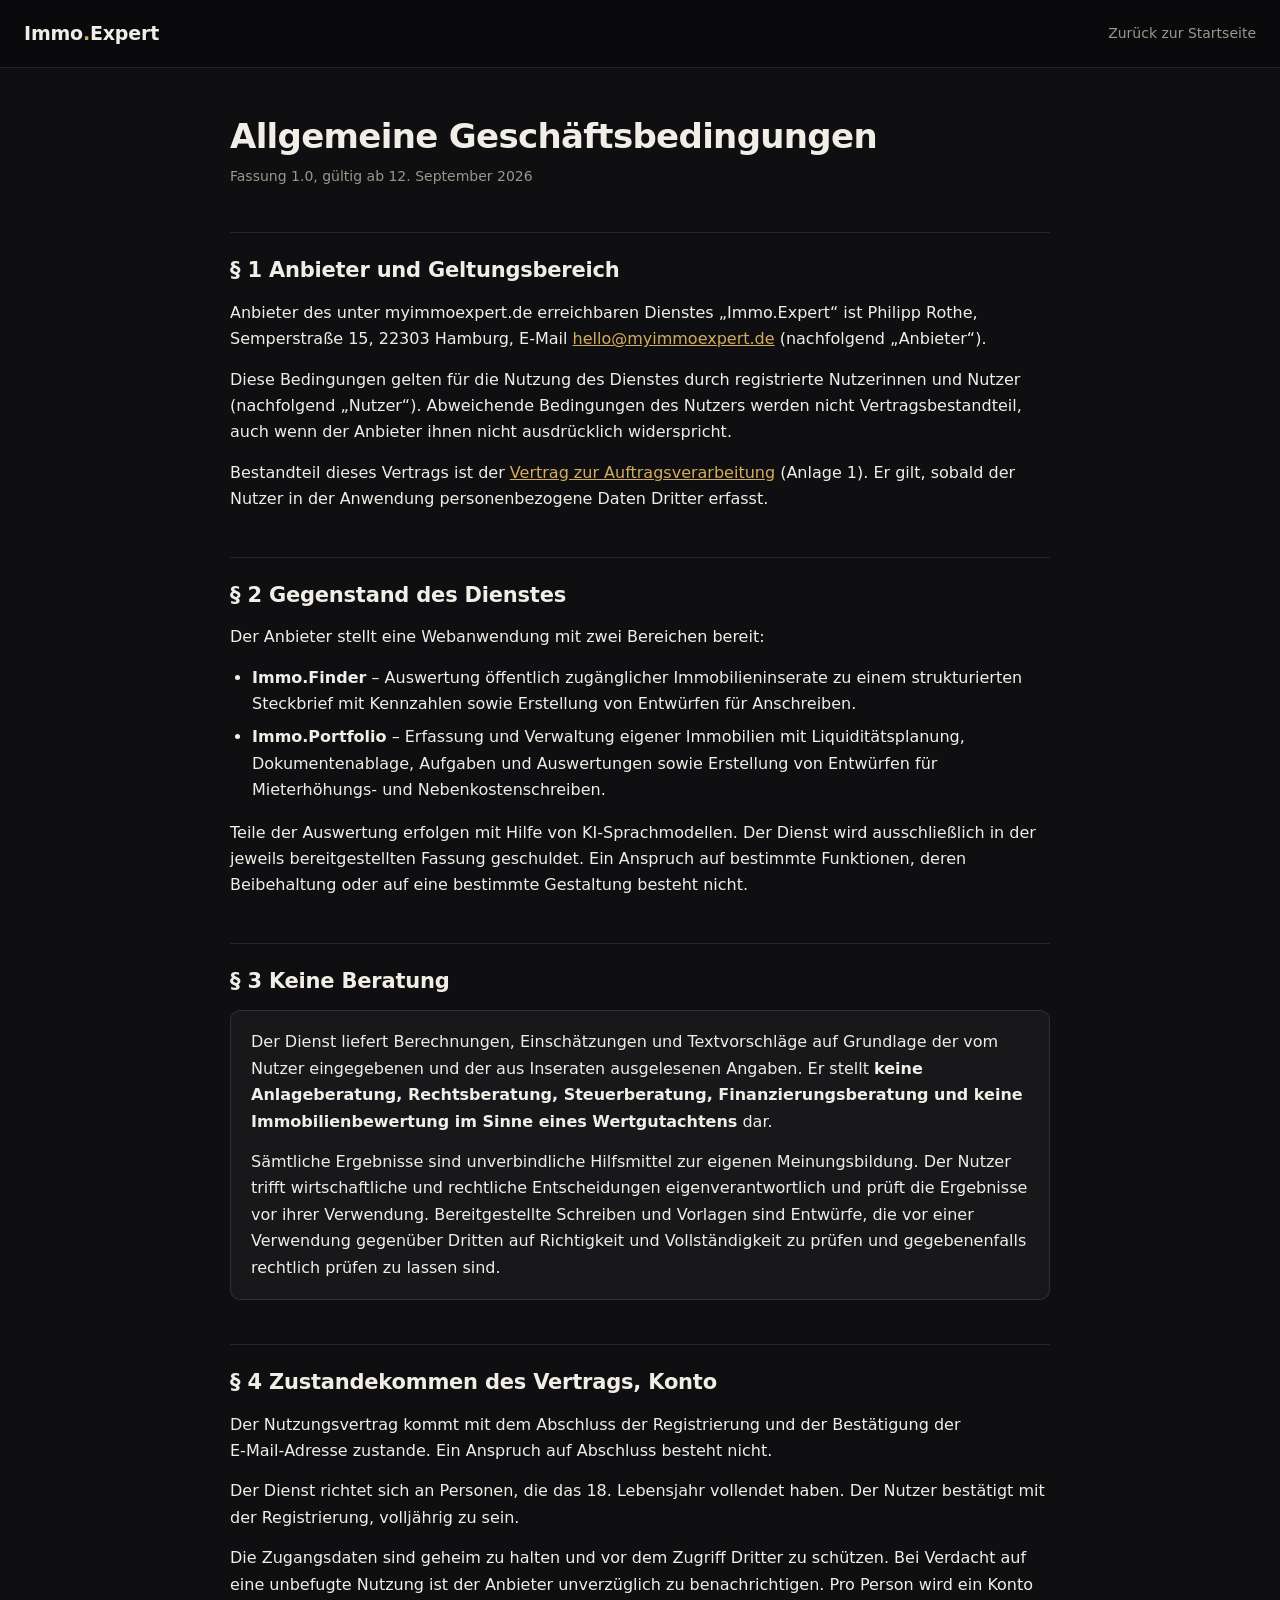
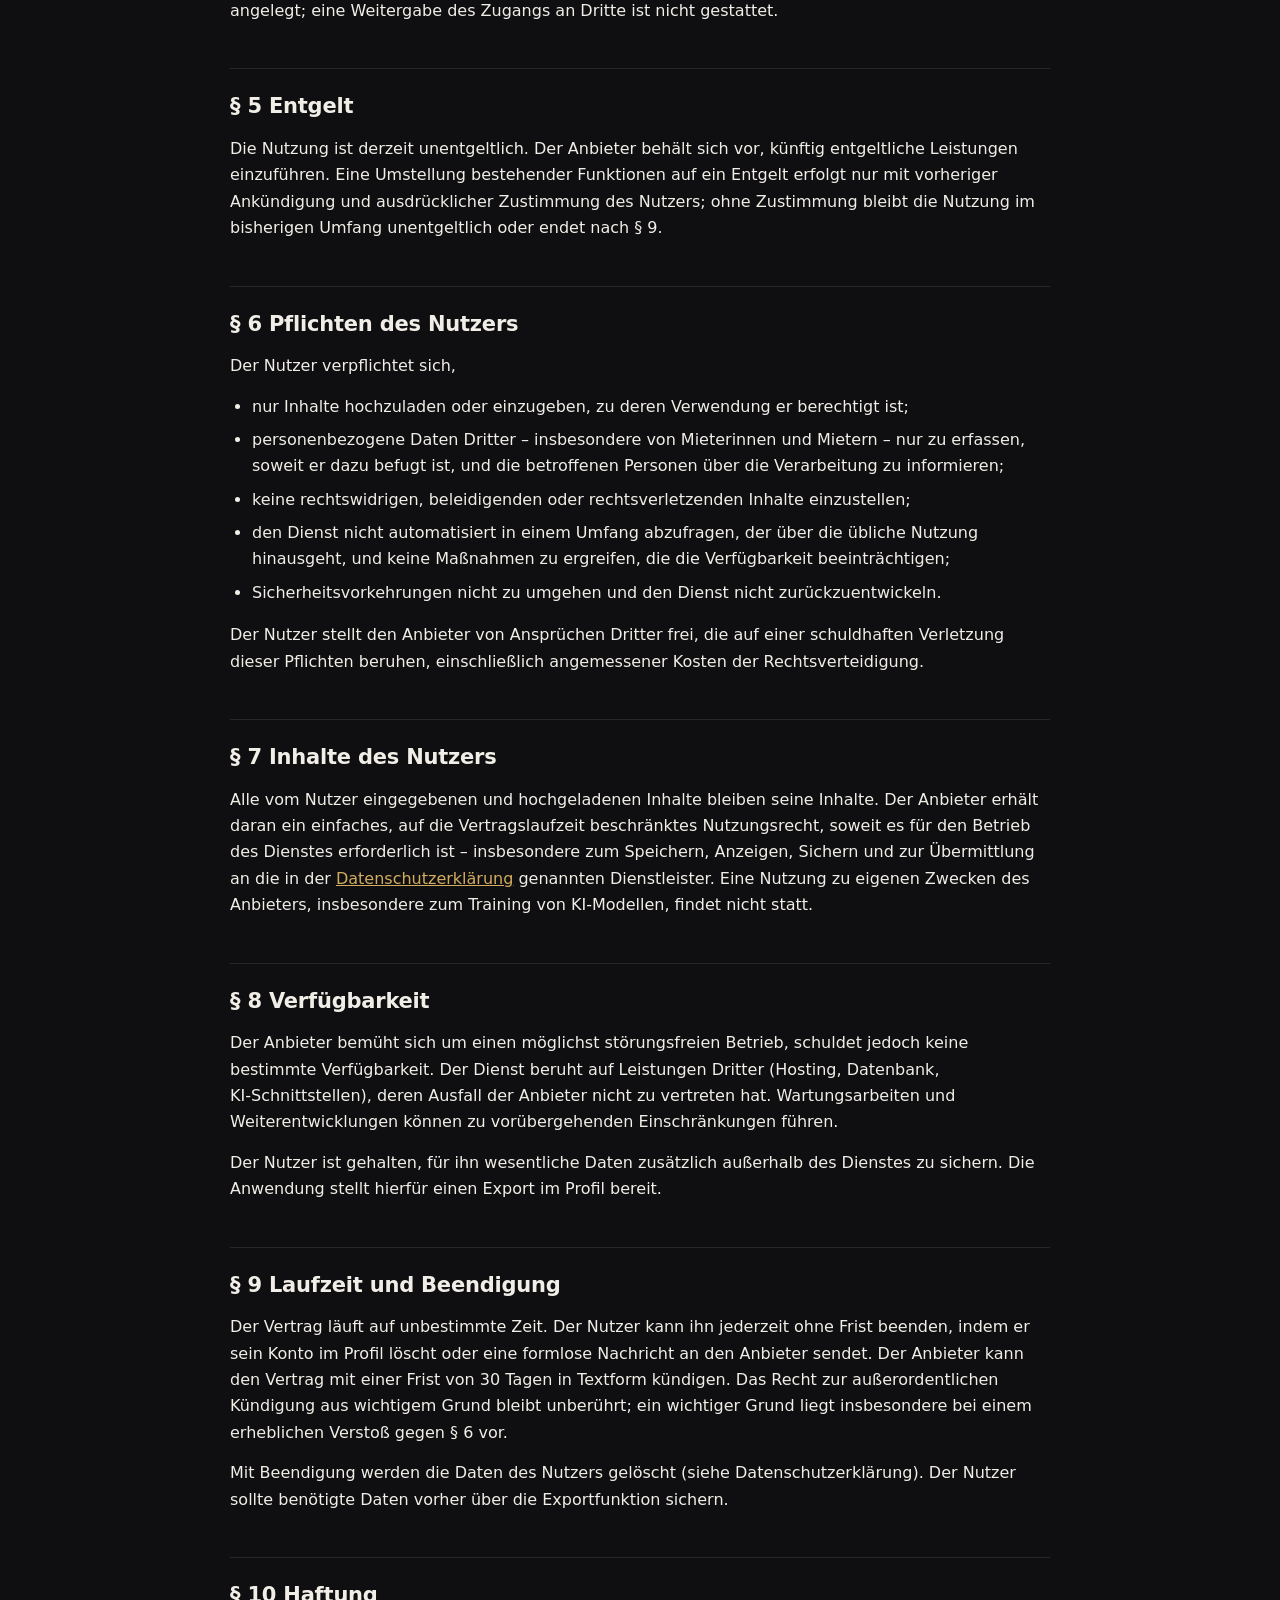
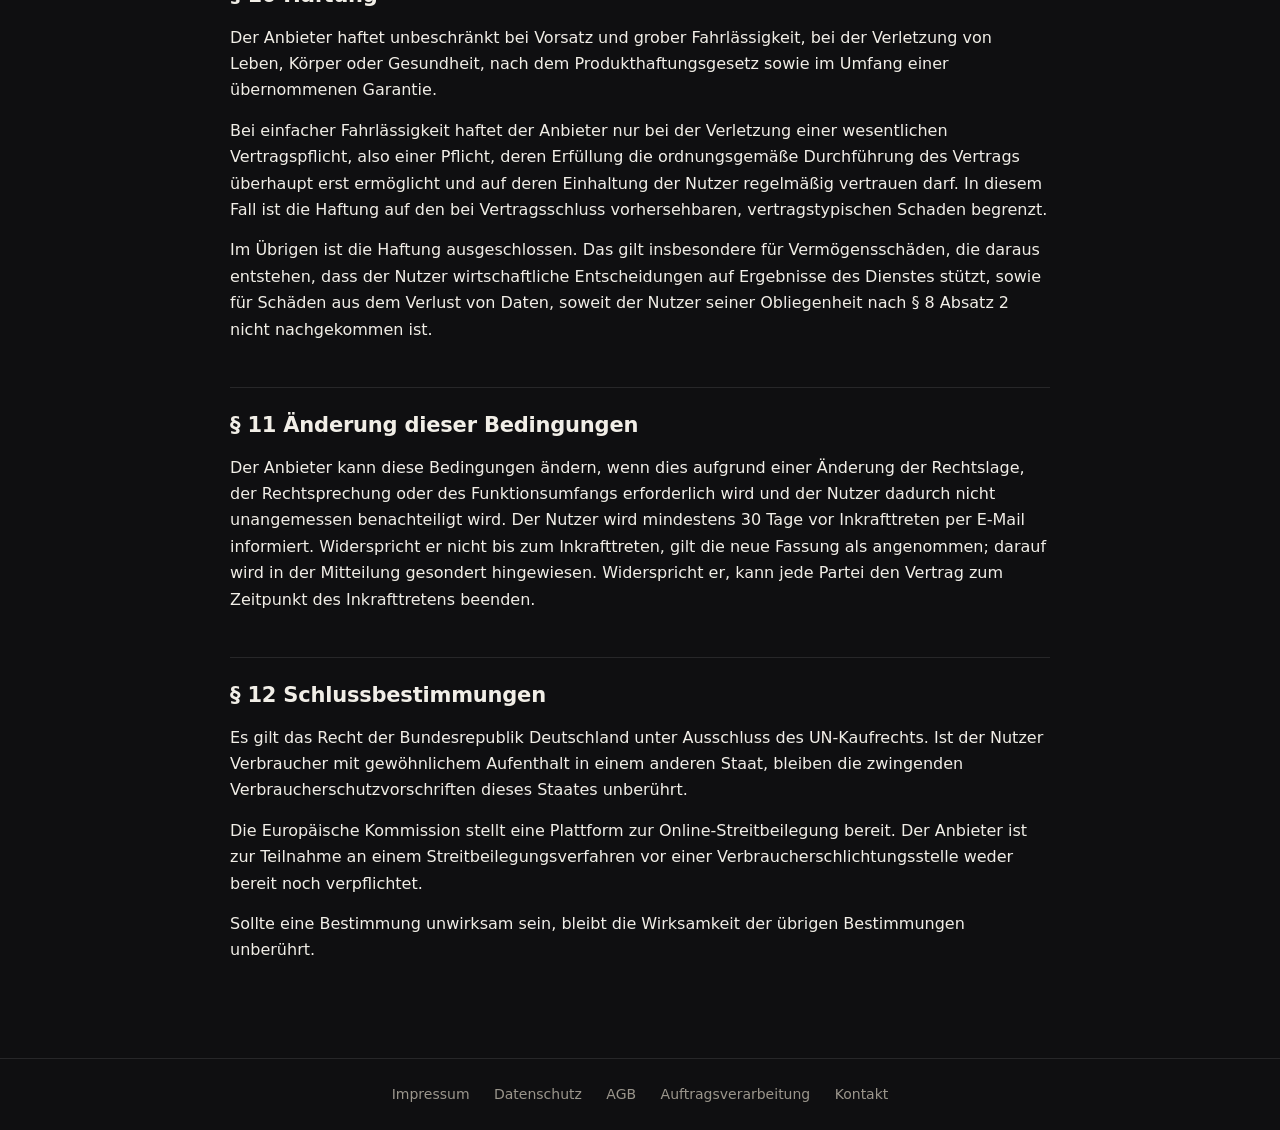
==== agb.html @ b686deb6 "Rechtstexte, AGB-Zustimmung und Betroffenenrechte Neu: agb.html, avv.html, rechtstexte.css, konto-re" ====
<!DOCTYPE html>
<html lang="de">
<head>
<meta charset="utf-8">
<meta name="viewport" content="width=device-width, initial-scale=1">
<meta name="robots" content="noindex">
<title>Allgemeine Geschäftsbedingungen – Immo.Expert</title>
<link rel="icon" href="favicon.svg" type="image/svg+xml">
<link rel="stylesheet" href="app.css">
<link rel="stylesheet" href="rechtstexte.css">
</head>
<body class="lt">

<header class="lt-top">
  <a class="lt-logo" href="index.html">Immo<span>.</span>Expert</a>
  <a class="lt-back" href="index.html">Zurück zur Startseite</a>
</header>

<main class="lt-wrap">

<h1>Allgemeine Geschäftsbedingungen</h1>
<p class="lt-stand">Fassung 1.0, gültig ab 12. September 2026</p>


<h2>§ 1 Anbieter und Geltungsbereich</h2>
<p>
  Anbieter des unter myimmoexpert.de erreichbaren Dienstes „Immo.Expert“ ist
  Philipp Rothe, Semperstraße 15, 22303 Hamburg,
  E‑Mail <a href="mailto:hello@myimmoexpert.de">hello@myimmoexpert.de</a> (nachfolgend „Anbieter“).
</p>
<p>
  Diese Bedingungen gelten für die Nutzung des Dienstes durch registrierte Nutzerinnen und Nutzer
  (nachfolgend „Nutzer“). Abweichende Bedingungen des Nutzers werden nicht Vertragsbestandteil,
  auch wenn der Anbieter ihnen nicht ausdrücklich widerspricht.
</p>
<p>
  Bestandteil dieses Vertrags ist der <a href="avv.html">Vertrag zur Auftragsverarbeitung</a>
  (Anlage 1). Er gilt, sobald der Nutzer in der Anwendung personenbezogene Daten Dritter erfasst.
</p>

<h2>§ 2 Gegenstand des Dienstes</h2>
<p>Der Anbieter stellt eine Webanwendung mit zwei Bereichen bereit:</p>
<ul>
  <li><strong>Immo.Finder</strong> – Auswertung öffentlich zugänglicher Immobilieninserate zu einem
      strukturierten Steckbrief mit Kennzahlen sowie Erstellung von Entwürfen für Anschreiben.</li>
  <li><strong>Immo.Portfolio</strong> – Erfassung und Verwaltung eigener Immobilien mit
      Liquiditätsplanung, Dokumentenablage, Aufgaben und Auswertungen sowie Erstellung von
      Entwürfen für Mieterhöhungs- und Nebenkostenschreiben.</li>
</ul>
<p>
  Teile der Auswertung erfolgen mit Hilfe von KI‑Sprachmodellen. Der Dienst wird ausschließlich
  in der jeweils bereitgestellten Fassung geschuldet. Ein Anspruch auf bestimmte Funktionen,
  deren Beibehaltung oder auf eine bestimmte Gestaltung besteht nicht.
</p>

<h2>§ 3 Keine Beratung</h2>
<div class="lt-box">
  <p>
    Der Dienst liefert Berechnungen, Einschätzungen und Textvorschläge auf Grundlage der vom
    Nutzer eingegebenen und der aus Inseraten ausgelesenen Angaben. Er stellt <strong>keine
    Anlageberatung, Rechtsberatung, Steuerberatung, Finanzierungsberatung und keine
    Immobilienbewertung im Sinne eines Wertgutachtens</strong> dar.
  </p>
  <p>
    Sämtliche Ergebnisse sind unverbindliche Hilfsmittel zur eigenen Meinungsbildung.
    Der Nutzer trifft wirtschaftliche und rechtliche Entscheidungen eigenverantwortlich und
    prüft die Ergebnisse vor ihrer Verwendung. Bereitgestellte Schreiben und Vorlagen sind
    Entwürfe, die vor einer Verwendung gegenüber Dritten auf Richtigkeit und Vollständigkeit
    zu prüfen und gegebenenfalls rechtlich prüfen zu lassen sind.
  </p>
</div>

<h2>§ 4 Zustandekommen des Vertrags, Konto</h2>
<p>
  Der Nutzungsvertrag kommt mit dem Abschluss der Registrierung und der Bestätigung der
  E‑Mail‑Adresse zustande. Ein Anspruch auf Abschluss besteht nicht.
</p>
<p>
  Der Dienst richtet sich an Personen, die das 18. Lebensjahr vollendet haben. Der Nutzer
  bestätigt mit der Registrierung, volljährig zu sein.
</p>
<p>
  Die Zugangsdaten sind geheim zu halten und vor dem Zugriff Dritter zu schützen. Bei Verdacht
  auf eine unbefugte Nutzung ist der Anbieter unverzüglich zu benachrichtigen. Pro Person wird
  ein Konto angelegt; eine Weitergabe des Zugangs an Dritte ist nicht gestattet.
</p>

<h2>§ 5 Entgelt</h2>
<p>
  Die Nutzung ist derzeit unentgeltlich. Der Anbieter behält sich vor, künftig entgeltliche
  Leistungen einzuführen. Eine Umstellung bestehender Funktionen auf ein Entgelt erfolgt nur
  mit vorheriger Ankündigung und ausdrücklicher Zustimmung des Nutzers; ohne Zustimmung bleibt
  die Nutzung im bisherigen Umfang unentgeltlich oder endet nach § 9.
</p>

<h2>§ 6 Pflichten des Nutzers</h2>
<p>Der Nutzer verpflichtet sich,</p>
<ul>
  <li>nur Inhalte hochzuladen oder einzugeben, zu deren Verwendung er berechtigt ist;</li>
  <li>personenbezogene Daten Dritter – insbesondere von Mieterinnen und Mietern – nur zu erfassen,
      soweit er dazu befugt ist, und die betroffenen Personen über die Verarbeitung zu informieren;</li>
  <li>keine rechtswidrigen, beleidigenden oder rechtsverletzenden Inhalte einzustellen;</li>
  <li>den Dienst nicht automatisiert in einem Umfang abzufragen, der über die übliche Nutzung
      hinausgeht, und keine Maßnahmen zu ergreifen, die die Verfügbarkeit beeinträchtigen;</li>
  <li>Sicherheitsvorkehrungen nicht zu umgehen und den Dienst nicht zurückzuentwickeln.</li>
</ul>
<p>
  Der Nutzer stellt den Anbieter von Ansprüchen Dritter frei, die auf einer schuldhaften
  Verletzung dieser Pflichten beruhen, einschließlich angemessener Kosten der Rechtsverteidigung.
</p>

<h2>§ 7 Inhalte des Nutzers</h2>
<p>
  Alle vom Nutzer eingegebenen und hochgeladenen Inhalte bleiben seine Inhalte. Der Anbieter
  erhält daran ein einfaches, auf die Vertragslaufzeit beschränktes Nutzungsrecht, soweit es für
  den Betrieb des Dienstes erforderlich ist – insbesondere zum Speichern, Anzeigen, Sichern und
  zur Übermittlung an die in der <a href="datenschutz.html">Datenschutzerklärung</a> genannten
  Dienstleister. Eine Nutzung zu eigenen Zwecken des Anbieters, insbesondere zum Training von
  KI‑Modellen, findet nicht statt.
</p>

<h2>§ 8 Verfügbarkeit</h2>
<p>
  Der Anbieter bemüht sich um einen möglichst störungsfreien Betrieb, schuldet jedoch keine
  bestimmte Verfügbarkeit. Der Dienst beruht auf Leistungen Dritter (Hosting, Datenbank,
  KI‑Schnittstellen), deren Ausfall der Anbieter nicht zu vertreten hat. Wartungsarbeiten und
  Weiterentwicklungen können zu vorübergehenden Einschränkungen führen.
</p>
<p>
  Der Nutzer ist gehalten, für ihn wesentliche Daten zusätzlich außerhalb des Dienstes zu sichern.
  Die Anwendung stellt hierfür einen Export im Profil bereit.
</p>

<h2>§ 9 Laufzeit und Beendigung</h2>
<p>
  Der Vertrag läuft auf unbestimmte Zeit. Der Nutzer kann ihn jederzeit ohne Frist beenden, indem
  er sein Konto im Profil löscht oder eine formlose Nachricht an den Anbieter sendet. Der Anbieter
  kann den Vertrag mit einer Frist von 30 Tagen in Textform kündigen. Das Recht zur
  außerordentlichen Kündigung aus wichtigem Grund bleibt unberührt; ein wichtiger Grund liegt
  insbesondere bei einem erheblichen Verstoß gegen § 6 vor.
</p>
<p>
  Mit Beendigung werden die Daten des Nutzers gelöscht (siehe Datenschutzerklärung). Der Nutzer
  sollte benötigte Daten vorher über die Exportfunktion sichern.
</p>

<h2>§ 10 Haftung</h2>
<p>
  Der Anbieter haftet unbeschränkt bei Vorsatz und grober Fahrlässigkeit, bei der Verletzung von
  Leben, Körper oder Gesundheit, nach dem Produkthaftungsgesetz sowie im Umfang einer übernommenen
  Garantie.
</p>
<p>
  Bei einfacher Fahrlässigkeit haftet der Anbieter nur bei der Verletzung einer wesentlichen
  Vertragspflicht, also einer Pflicht, deren Erfüllung die ordnungsgemäße Durchführung des
  Vertrags überhaupt erst ermöglicht und auf deren Einhaltung der Nutzer regelmäßig vertrauen
  darf. In diesem Fall ist die Haftung auf den bei Vertragsschluss vorhersehbaren, vertragstypischen
  Schaden begrenzt.
</p>
<p>
  Im Übrigen ist die Haftung ausgeschlossen. Das gilt insbesondere für Vermögensschäden, die daraus
  entstehen, dass der Nutzer wirtschaftliche Entscheidungen auf Ergebnisse des Dienstes stützt,
  sowie für Schäden aus dem Verlust von Daten, soweit der Nutzer seiner Obliegenheit nach § 8
  Absatz 2 nicht nachgekommen ist.
</p>

<h2>§ 11 Änderung dieser Bedingungen</h2>
<p>
  Der Anbieter kann diese Bedingungen ändern, wenn dies aufgrund einer Änderung der Rechtslage,
  der Rechtsprechung oder des Funktionsumfangs erforderlich wird und der Nutzer dadurch nicht
  unangemessen benachteiligt wird. Der Nutzer wird mindestens 30 Tage vor Inkrafttreten per
  E‑Mail informiert. Widerspricht er nicht bis zum Inkrafttreten, gilt die neue Fassung als
  angenommen; darauf wird in der Mitteilung gesondert hingewiesen. Widerspricht er, kann jede
  Partei den Vertrag zum Zeitpunkt des Inkrafttretens beenden.
</p>

<h2>§ 12 Schlussbestimmungen</h2>
<p>
  Es gilt das Recht der Bundesrepublik Deutschland unter Ausschluss des UN‑Kaufrechts. Ist der
  Nutzer Verbraucher mit gewöhnlichem Aufenthalt in einem anderen Staat, bleiben die zwingenden
  Verbraucherschutzvorschriften dieses Staates unberührt.
</p>
<p>
  Die Europäische Kommission stellt eine Plattform zur Online‑Streitbeilegung bereit. Der Anbieter
  ist zur Teilnahme an einem Streitbeilegungsverfahren vor einer Verbraucherschlichtungsstelle
  weder bereit noch verpflichtet.
</p>
<p>
  Sollte eine Bestimmung unwirksam sein, bleibt die Wirksamkeit der übrigen Bestimmungen unberührt.
</p>

</main>

<footer class="lt-foot">
  <a href="impressum.html">Impressum</a>
  <a href="datenschutz.html">Datenschutz</a>
  <a href="agb.html">AGB</a>
  <a href="avv.html">Auftragsverarbeitung</a>
  <a href="kontakt.html">Kontakt</a>
</footer>

</body>
</html>
---- app.css ----
/* ══════════════════════════════════════════════════════════════
   Immo.Expert – App-Shell & Design-System "Onyx & Gold"
   Wird zusätzlich zum seiteneigenen <style>-Block geladen.
   ══════════════════════════════════════════════════════════════ */

:root {
  color-scheme: dark;

  /* Flächen */
  --ie-bg:        #0f0f11;   /* Seitenhintergrund  */
  --ie-surface:   #18181b;   /* Karten             */
  --ie-surface-2: #222226;   /* leicht abgesetzt   */
  --ie-line:      rgba(255,255,255,0.11);
  --ie-line-soft: rgba(255,255,255,0.07);

  /* Text */
  --ie-ink:       #f1eee7;
  --ie-ink-soft:  #9b968c;

  /* Akzent */
  --ie-accent:    #d3ac5f;
  --ie-accent-2:  #b8914a;
  --ie-accent-bg: rgba(211,172,95,0.12);
  --ie-on-accent: #17130a;   /* Schrift auf Goldflächen */

  /* Signal */
  --ie-pos:       #5cc98a;
  --ie-neg:       #ef6b6b;

  /* Sidebar (noch dunkler als der Inhalt) */
  --ie-sb-bg:     #0a0a0c;
  --ie-sb-bg-2:   #18181b;
  --ie-sb-ink:    #ece9e2;
  --ie-sb-muted:  #8d887e;
  --ie-sb-line:   rgba(255,255,255,0.09);

  /* Maße */
  --ie-top-h:     60px;
  --ie-sb-w:      268px;
}

/* ── Grundgerüst ──────────────────────────────────────────── */

html { background: var(--ie-bg); }

body.ie-app {
  background: var(--ie-bg) !important;
  color: var(--ie-ink) !important;
  padding-top: var(--ie-top-h);
  display: block !important;
}
body.ie-app.has-sidebar { padding-left: var(--ie-sb-w); }

/* Der Inhaltsbereich nimmt die volle Breite ein */
body.ie-app .ie-content { width: 100%; min-height: calc(100vh - var(--ie-top-h)); display: flex; flex-direction: column; }
body.ie-app .ie-content > * { max-width: none !important; }

/* Alte, mittig begrenzte Container aufziehen */
body.ie-app .tab-content,
body.ie-app .page-header,
body.ie-app .summary-bar,
body.ie-app .tile-grid,
body.ie-app .prop-header,
body.ie-app .profil-wrap,
body.ie-app .steckbriefe-wrap,
body.ie-app .input-section,
body.ie-app .result,
body.ie-app .loading,
body.ie-app .saved-section,
body.ie-app .cta-section,
body.ie-app .tab-nav,
body.ie-app footer {
  max-width: none !important;
  margin-left: 0 !important;
  margin-right: 0 !important;
}

body.ie-app .tab-content,
body.ie-app .page-header,
body.ie-app .summary-bar,
body.ie-app .tile-grid,
body.ie-app .prop-header,
body.ie-app .input-section,
body.ie-app .result,
body.ie-app .saved-section,
body.ie-app footer { padding-left: 40px !important; padding-right: 40px !important; }

body.ie-app .tab-pane { flex: 1; }

/* ── Topbar ───────────────────────────────────────────────── */

.ie-topbar {
  position: fixed; top: 0; left: 0; right: 0; height: var(--ie-top-h);
  z-index: 400;
  display: flex; align-items: center; gap: 20px;
  padding: 0 24px;
  background: rgba(15,15,17,0.86);
  backdrop-filter: blur(14px);
  border-bottom: 1px solid var(--ie-line);
}
.ie-topbar .ie-logo {
  font: 700 1.18rem/1 'Inter', sans-serif; letter-spacing: -0.4px;
  color: var(--ie-ink); text-decoration: none; white-space: nowrap;
}
.ie-topbar .ie-logo span { color: var(--ie-accent); }
.ie-topbar .ie-spacer { flex: 1; }

/* Höhere Spezifität als die seiteneigenen nav-Regeln */
.ie-topbar nav.ie-topnav {
  display: flex; align-items: center; justify-content: flex-end;
  padding: 0; margin: 0; position: static; background: none;
  border: none; backdrop-filter: none;
}
.ie-topbar nav.ie-topnav ul {
  list-style: none; display: flex; align-items: center; gap: 4px; margin: 0; padding: 0;
}
.ie-topbar nav.ie-topnav ul li { display: flex; align-items: center; }
.ie-topbar nav.ie-topnav ul a {
  font: 500 0.875rem/1 'Inter', sans-serif;
  color: var(--ie-ink-soft); text-decoration: none;
  padding: 9px 14px; border-radius: 8px; background: none;
  transition: background .15s, color .15s;
  white-space: nowrap;
}
.ie-topbar nav.ie-topnav ul a:hover { background: var(--ie-surface-2); color: var(--ie-ink); }
.ie-topbar nav.ie-topnav ul a.active { color: var(--ie-accent); background: var(--ie-accent-bg); font-weight: 600; }
.ie-topbar nav.ie-topnav ul a.ie-cta { background: var(--ie-accent); color: var(--ie-on-accent); font-weight: 600; }
.ie-topbar nav.ie-topnav ul a.ie-cta:hover { background: var(--ie-accent-2); color: var(--ie-on-accent); }

/* Glocke aus notifications.js an das dunkle Theme anpassen */
.ie-topbar .notif-bell { filter: none; font-size: 1.05rem; }
.ie-topbar .notif-panel {
  background: var(--ie-surface); border: 1px solid var(--ie-line);
  box-shadow: 0 16px 44px rgba(0,0,0,0.55);
}
.ie-topbar .notif-head { color: var(--ie-accent); border-bottom-color: var(--ie-line); }
.ie-topbar .notif-item { border-bottom-color: var(--ie-line-soft); }
.ie-topbar .notif-item:hover { background: var(--ie-surface-2); }
.ie-topbar .notif-title { color: var(--ie-ink); }
.ie-topbar .notif-sub, .ie-topbar .notif-empty { color: var(--ie-ink-soft); }

.ie-burger {
  display: none; background: none; border: 1px solid var(--ie-line);
  border-radius: 8px; width: 36px; height: 36px; cursor: pointer;
  color: var(--ie-ink); font-size: 1.05rem; line-height: 1;
}

/* ── Sidebar ──────────────────────────────────────────────── */

.ie-sidebar {
  position: fixed; top: var(--ie-top-h); bottom: 0; left: 0;
  width: var(--ie-sb-w); z-index: 350;
  background: var(--ie-sb-bg);
  border-right: 1px solid rgba(255,255,255,0.07);
  overflow-y: auto; overscroll-behavior: contain;
  padding: 14px 0 40px;
  font-family: 'Inter', sans-serif;
}
.ie-sidebar::-webkit-scrollbar { width: 8px; }
.ie-sidebar::-webkit-scrollbar-thumb { background: rgba(255,255,255,0.14); border-radius: 8px; }

.ie-sb-head {
  padding: 6px 18px 14px;
  font-size: 0.72rem; font-weight: 700; letter-spacing: 1px;
  text-transform: uppercase; color: var(--ie-sb-muted);
}

.ie-sidebar .ie-sb-nav {
  display: flex; flex-direction: column; gap: 1px;
  padding: 0 10px; margin: 0; position: static;
  background: none; border: none; backdrop-filter: none;
}

.ie-sb-item {
  display: flex; align-items: center; gap: 10px;
  width: 100%; text-align: left;
  padding: 9px 12px; border-radius: 8px;
  border: none; background: none; cursor: pointer;
  font: 500 0.875rem/1.35 'Inter', sans-serif;
  color: var(--ie-sb-ink); text-decoration: none;
  transition: background .13s, color .13s;
}
.ie-sb-item:hover { background: rgba(255,255,255,0.07); }
.ie-sb-item.active { background: rgba(255,255,255,0.13); color: #fff; font-weight: 600; }
.ie-sb-item .ie-dot {
  width: 6px; height: 6px; border-radius: 50%; background: transparent;
  flex: 0 0 6px;
}
.ie-sb-item.active .ie-dot { background: var(--ie-accent); }
.ie-sb-item .ie-lbl { flex: 1; overflow: hidden; text-overflow: ellipsis; }

/* Roter Punkt: in dieser Immobilie ist etwas offen */
.ie-sb-alert {
  flex: 0 0 8px; width: 8px; height: 8px; border-radius: 50%;
  background: var(--ie-neg);
  box-shadow: 0 0 0 3px rgba(239,107,107,0.18);
}

.ie-chev {
  flex: 0 0 auto; font-size: 0.7rem; color: var(--ie-sb-muted);
  transition: transform .16s; display: inline-block;
}
.ie-sb-group.open > .ie-sb-item > .ie-chev { transform: rotate(90deg); }

.ie-sb-sub { display: none; flex-direction: column; gap: 1px; margin: 2px 0 6px 12px; padding-left: 10px; border-left: 1px solid var(--ie-sb-line); }
.ie-sb-group.open > .ie-sb-sub { display: flex; }
.ie-sb-sub .ie-sb-item { font-size: 0.83rem; padding: 7px 10px; color: var(--ie-sb-muted); }
.ie-sb-sub .ie-sb-item:hover { color: var(--ie-sb-ink); }
.ie-sb-sub .ie-sb-item.active { color: #fff; }

.ie-sb-sep {
  margin: 18px 12px 6px; padding-top: 14px;
  border-top: 1px solid var(--ie-sb-line);
  font-size: 0.68rem; font-weight: 700; letter-spacing: 1px;
  text-transform: uppercase; color: var(--ie-sb-muted);
}
.ie-sb-empty { padding: 8px 22px; font-size: 0.8rem; color: var(--ie-sb-muted); }

.ie-sb-thumb {
  width: 22px; height: 22px; border-radius: 5px; flex: 0 0 22px;
  background: var(--ie-sb-bg-2) center/cover no-repeat;
  display: flex; align-items: center; justify-content: center; font-size: 0.8rem;
}

.ie-scrim { display: none; position: fixed; inset: 0; z-index: 340; background: rgba(0,0,0,0.62); }

/* ── Wiederkehrende Bausteine ─────────────────────────────── */

.ie-card {
  background: var(--ie-surface); border: 1px solid var(--ie-line);
  border-radius: 14px; padding: 24px;
  box-shadow: 0 1px 2px rgba(0,0,0,0.35);
}

.ie-placeholder {
  background: var(--ie-surface); border: 1px dashed var(--ie-line);
  border-radius: 14px; padding: 56px 32px; text-align: center;
  max-width: 620px;
}
.ie-placeholder .ie-ph-icon { font-size: 2rem; margin-bottom: 14px; }
.ie-placeholder h3 { font-size: 1.15rem; font-weight: 700; margin-bottom: 8px; color: var(--ie-ink); }
.ie-placeholder p { font-size: 0.9rem; color: var(--ie-ink-soft); line-height: 1.65; margin: 0 auto; max-width: 44ch; }

/* Bildbereich der Portfolio-Kacheln */
.tile-photo {
  position: relative; height: 148px; background: var(--ie-surface-2);
  background-size: cover; background-position: center;
  display: flex; align-items: center; justify-content: center;
  border-bottom: 1px solid var(--ie-line-soft);
}
.tile-photo.empty { background: linear-gradient(135deg, #24242a, #1a1a1e); }
.tile-photo .tile-photo-icon { font-size: 2.1rem; opacity: 0.55; }
.tile-photo .tile-photo-badge {
  position: absolute; left: 12px; bottom: 12px;
  background: rgba(15,15,17,0.86); color: var(--ie-accent);
  border-radius: 50px; padding: 4px 12px;
  font-size: 0.68rem; font-weight: 700; text-transform: uppercase; letter-spacing: 0.5px;
}

/* Sichtbarkeit der Ansichten */
.ie-view { display: none; }
.ie-view.active { display: block; }

/* ── Responsiv ────────────────────────────────────────────── */

@media (max-width: 1000px) {
  body.ie-app.has-sidebar { padding-left: 0; }
  .ie-sidebar { transform: translateX(-100%); transition: transform .2s ease; }
  body.ie-sb-open .ie-sidebar { transform: none; }
  body.ie-sb-open .ie-scrim { display: block; }
  .ie-burger { display: inline-flex; align-items: center; justify-content: center; }
}
@media (max-width: 700px) {
  body.ie-app .tab-content,
  body.ie-app .page-header,
  body.ie-app .summary-bar,
  body.ie-app .tile-grid,
  body.ie-app .prop-header,
  body.ie-app .input-section,
  body.ie-app .result,
  body.ie-app .saved-section,
  body.ie-app footer { padding-left: 18px !important; padding-right: 18px !important; }
  .ie-topnav a { padding: 8px 10px; font-size: 0.8rem; }
  .ie-topbar { padding: 0 14px; gap: 10px; }
}

/* ── Erklärung hinter dem kleinen i ───────────────────────── */

.ie-info {
  position: relative;
  display: inline-flex; align-items: center; justify-content: center;
  width: 16px; height: 16px; flex: 0 0 16px;
  border-radius: 50%;
  border: 1px solid var(--ie-line);
  background: none; padding: 0; cursor: help;
  color: var(--ie-ink-soft);
  font: 700 0.62rem/1 'Inter', sans-serif;
  vertical-align: middle;
  transition: color .15s, border-color .15s, background .15s;
}
.ie-info::after { content: 'i'; }
.ie-info:hover, .ie-info:focus-visible {
  color: var(--ie-accent); border-color: var(--ie-accent); background: var(--ie-accent-bg);
  outline: none;
}

.ie-info .ie-info-pop {
  position: absolute; left: 50%; top: calc(100% + 8px);
  transform: translateX(-50%);
  width: max-content; max-width: 260px;
  background: var(--ie-surface-2); color: var(--ie-ink);
  border: 1px solid var(--ie-line);
  border-radius: 10px; padding: 9px 12px;
  font: 400 0.76rem/1.5 'Inter', sans-serif;
  text-align: left; text-transform: none; letter-spacing: 0;
  box-shadow: 0 14px 36px rgba(0,0,0,0.5);
  opacity: 0; visibility: hidden; pointer-events: none;
  transition: opacity .14s, visibility .14s;
  z-index: 500;
}
.ie-info:hover .ie-info-pop,
.ie-info:focus .ie-info-pop,
.ie-info:focus-within .ie-info-pop { opacity: 1; visibility: visible; }

/* nahe am rechten Rand nach links ausrichten */
.ie-info.links .ie-info-pop { left: auto; right: -6px; transform: none; }

/* ══════════════════════════════════════════════════════════════
   Rechtstexte – Zustimmung bei der Registrierung (login.html)
   und Betroffenenrechte im Profil (profil.html)
   ══════════════════════════════════════════════════════════════ */

/* Zustimmung zu AGB und Auftragsverarbeitung */
.ie-zust { margin: 20px 0 20px; text-align: left; }
/* wichtig: seiteneigene label-Regeln (Großschrift, Sperrung) hier zurücksetzen */
label.ie-zust-zeile {
  display: flex; gap: 10px; align-items: flex-start;
  font: 400 0.875rem/1.55 'Inter', sans-serif;
  text-transform: none; letter-spacing: normal;
  color: var(--ie-ink, #f1eee7); cursor: pointer; margin-bottom: 0;
}
label.ie-zust-zeile input {
  margin-top: 3px; flex: 0 0 auto; width: 16px; height: 16px;
  accent-color: var(--ie-accent, #d3ac5f); cursor: pointer;
}
label.ie-zust-zeile a { color: var(--ie-accent, #d3ac5f); }
.ie-zust-hinweis {
  margin: 10px 0 0 26px; text-transform: none; letter-spacing: normal;
  font: 400 0.8rem/1.5 'Inter', sans-serif;
  color: var(--ie-ink-soft, #9b968c);
}
.ie-zust-hinweis a { color: var(--ie-ink-soft, #9b968c); text-decoration: underline; }
.ie-zust-hinweis a:hover { color: var(--ie-accent, #d3ac5f); }

/* Meine Daten – Export und Kontolöschung */
.ie-konto-zeile {
  display: flex; gap: 20px; align-items: center; justify-content: space-between;
  padding: 16px 0; border-top: 1px solid var(--ie-line, rgba(255,255,255,.11));
  flex-wrap: wrap;
}
.ie-konto-zeile:first-of-type { border-top: none; padding-top: 4px; }
.ie-konto-zeile strong { display: block; margin-bottom: 4px; color: var(--ie-ink); }
.ie-konto-zeile p {
  margin: 0; font: 400 0.8rem/1.55 'Inter', sans-serif;
  color: var(--ie-ink-soft, #9b968c); max-width: 52ch;
}
.ie-btn-gefahr {
  background: transparent !important; color: #ef6b6b !important;
  border: 1px solid #ef6b6b !important;
}
.ie-btn-gefahr:hover { background: #ef6b6b !important; color: #17130a !important; }
#ie-konto-meldung { margin: 14px 0 0; font: 400 0.82rem/1.5 'Inter', sans-serif; }
---- rechtstexte.css ----
/* rechtstexte.css – Darstellung der Rechtsseiten (Impressum, Datenschutz, AGB, AVV).
   Bewusst unabhängig von app.css, damit die Seiten auch ohne die App-Shell
   korrekt aussehen. Farben: Design "Onyx & Gold". */
:root{
  --lt-bg:#0f0f11; --lt-card:#18181b; --lt-soft:#222226;
  --lt-text:#f1eee7; --lt-muted:#9b968c;
  --lt-gold:#d3ac5f; --lt-gold-dark:#b8914a; --lt-on-gold:#17130a;
  --lt-line:rgba(255,255,255,.10);
}
html{color-scheme:dark}
body.lt{margin:0;background:var(--lt-bg);color:var(--lt-text);
  font-family:Inter,system-ui,-apple-system,"Segoe UI",sans-serif;
  font-size:16px;line-height:1.65;-webkit-font-smoothing:antialiased}
.lt-top{display:flex;align-items:center;justify-content:space-between;gap:16px;
  padding:18px 24px;border-bottom:1px solid var(--lt-line);background:#0a0a0c}
.lt-logo{font-size:19px;font-weight:600;letter-spacing:-.01em;text-decoration:none;color:var(--lt-text)}
.lt-logo span{color:var(--lt-gold)}
.lt-top a.lt-back{color:var(--lt-muted);text-decoration:none;font-size:14px}
.lt-top a.lt-back:hover{color:var(--lt-gold)}
.lt-wrap{max-width:820px;margin:0 auto;padding:48px 24px 80px}
.lt-wrap h1{font-size:34px;line-height:1.2;margin:0 0 8px;font-weight:650;letter-spacing:-.02em}
.lt-stand{color:var(--lt-muted);font-size:14px;margin:0 0 40px}
.lt-wrap h2{font-size:21px;margin:44px 0 12px;font-weight:600;letter-spacing:-.01em;
  padding-top:20px;border-top:1px solid var(--lt-line)}
.lt-wrap h3{font-size:16px;margin:26px 0 8px;font-weight:600;color:var(--lt-gold)}
.lt-wrap p{margin:0 0 14px}
.lt-wrap ul{margin:0 0 16px;padding-left:22px}
.lt-wrap li{margin-bottom:7px}
.lt-wrap a{color:var(--lt-gold)}
.lt-wrap a:hover{color:var(--lt-gold-dark)}
.lt-box{background:var(--lt-card);border:1px solid var(--lt-line);border-radius:10px;
  padding:18px 20px;margin:0 0 20px}
.lt-box p:last-child{margin-bottom:0}
table.lt-tab{width:100%;border-collapse:collapse;margin:0 0 22px;font-size:14.5px}
table.lt-tab th,table.lt-tab td{text-align:left;vertical-align:top;
  padding:10px 12px;border-bottom:1px solid var(--lt-line)}
table.lt-tab th{color:var(--lt-muted);font-weight:600;white-space:nowrap}
.lt-todo{background:rgba(211,172,95,.10);border-left:3px solid var(--lt-gold);
  padding:12px 16px;margin:0 0 20px;border-radius:0 8px 8px 0;font-size:14.5px}
.lt-foot{border-top:1px solid var(--lt-line);padding:24px;text-align:center;
  color:var(--lt-muted);font-size:14px}
.lt-foot a{color:var(--lt-muted);text-decoration:none;margin:0 10px}
.lt-foot a:hover{color:var(--lt-gold)}
@media(max-width:640px){
  .lt-wrap{padding:32px 18px 64px}
  .lt-wrap h1{font-size:27px}
  table.lt-tab{font-size:13.5px}
  table.lt-tab th{white-space:normal}
}
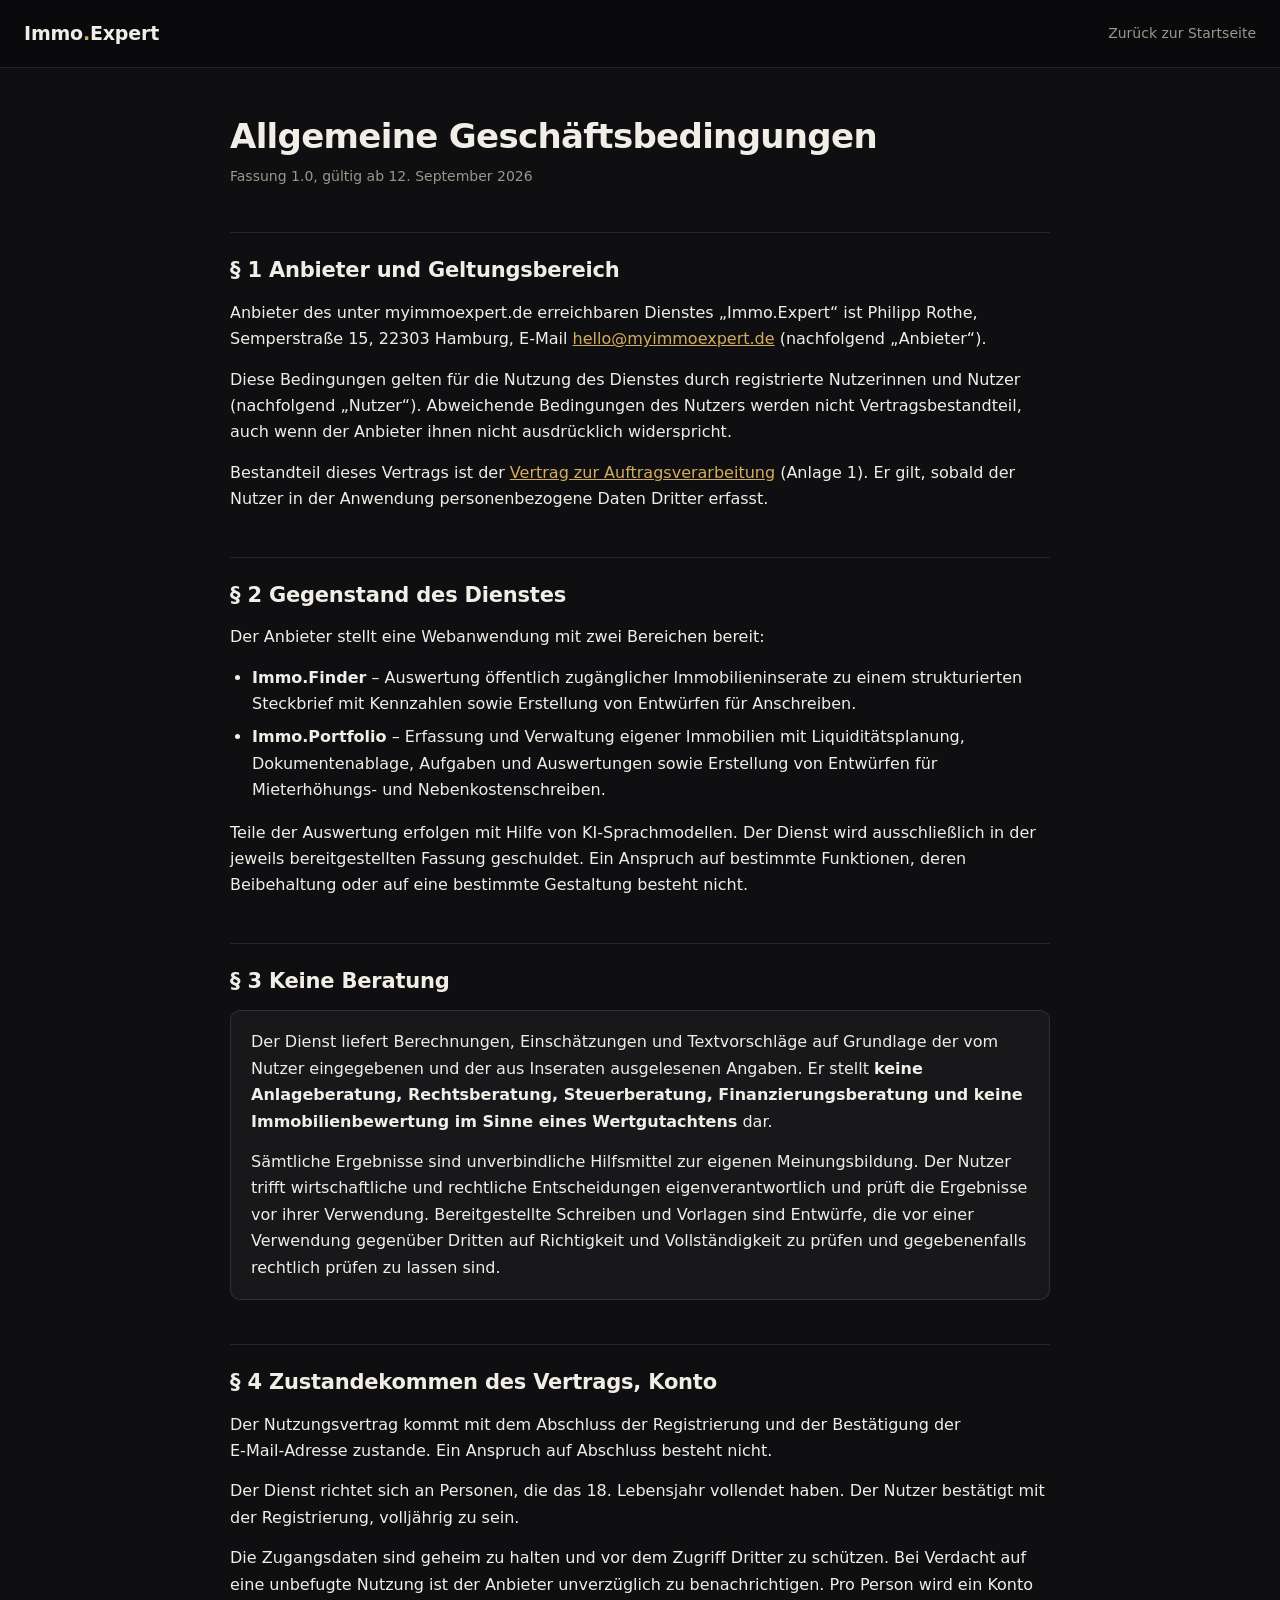
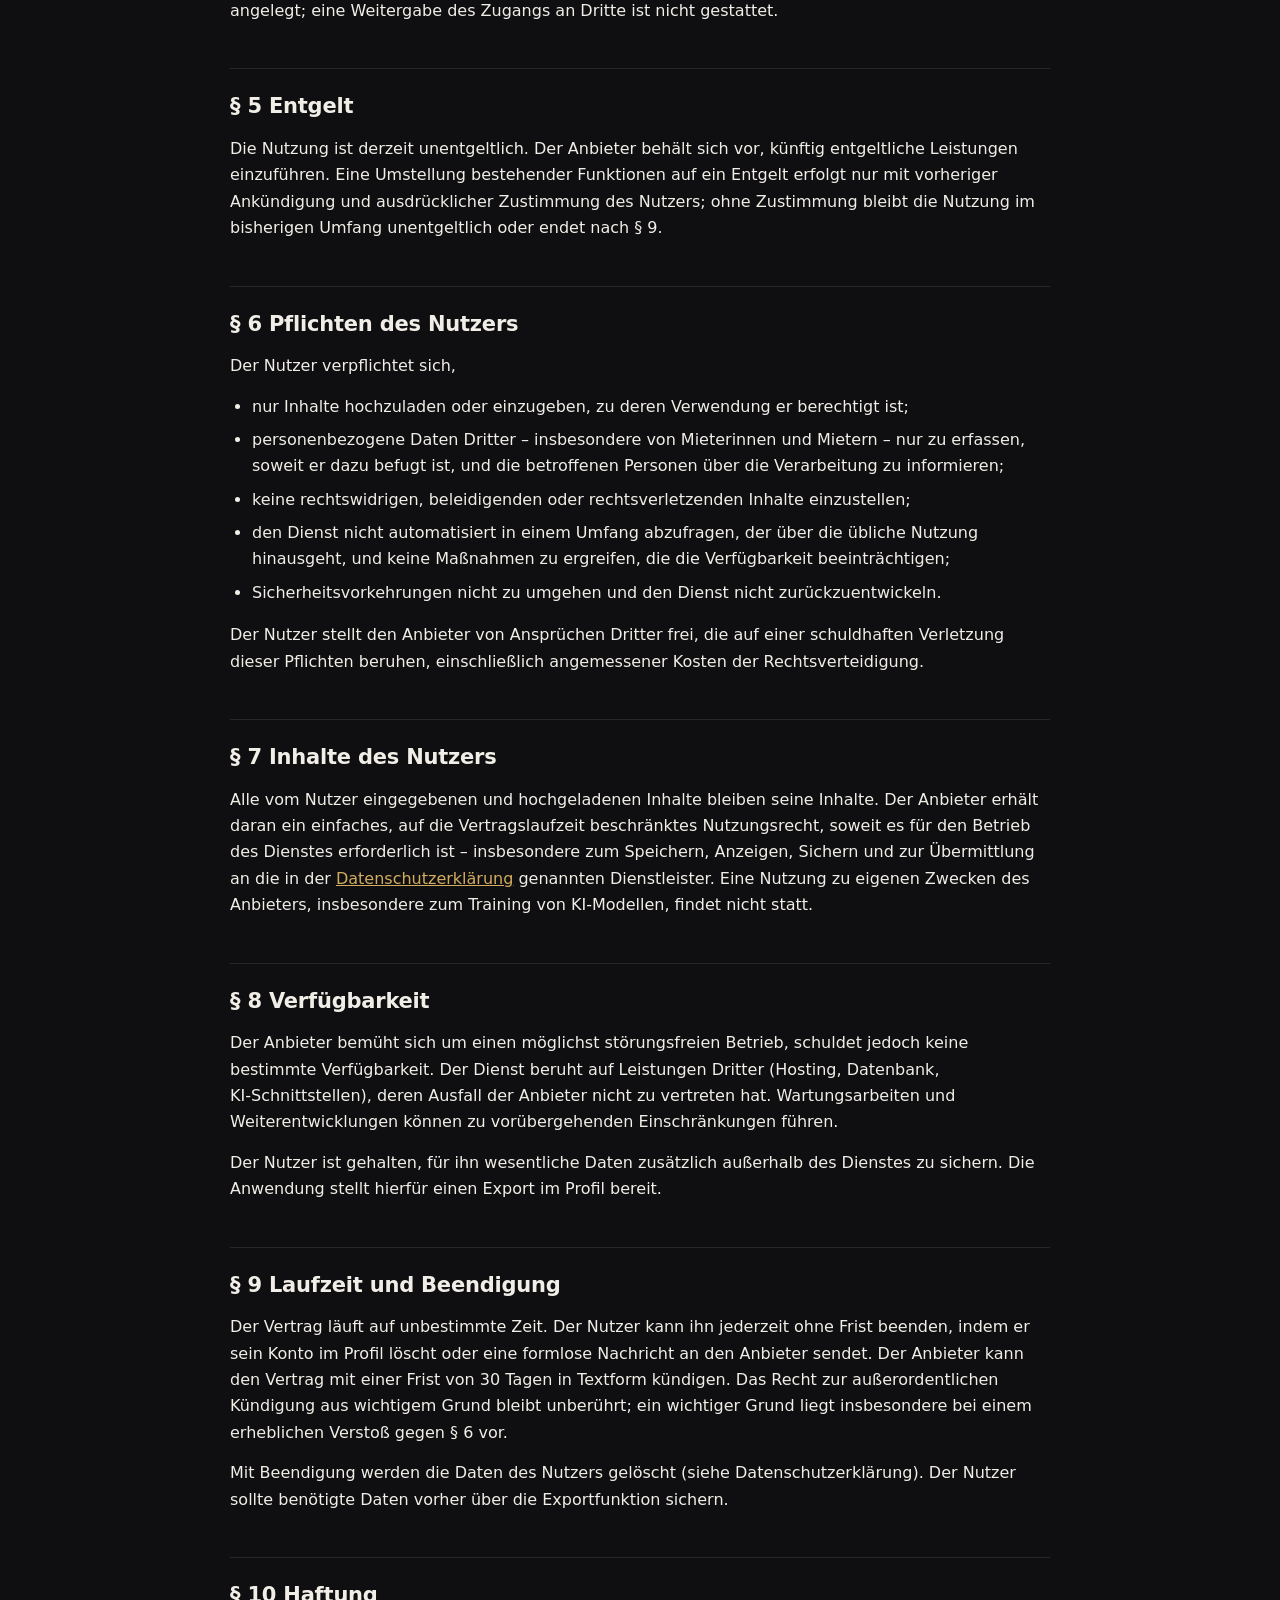
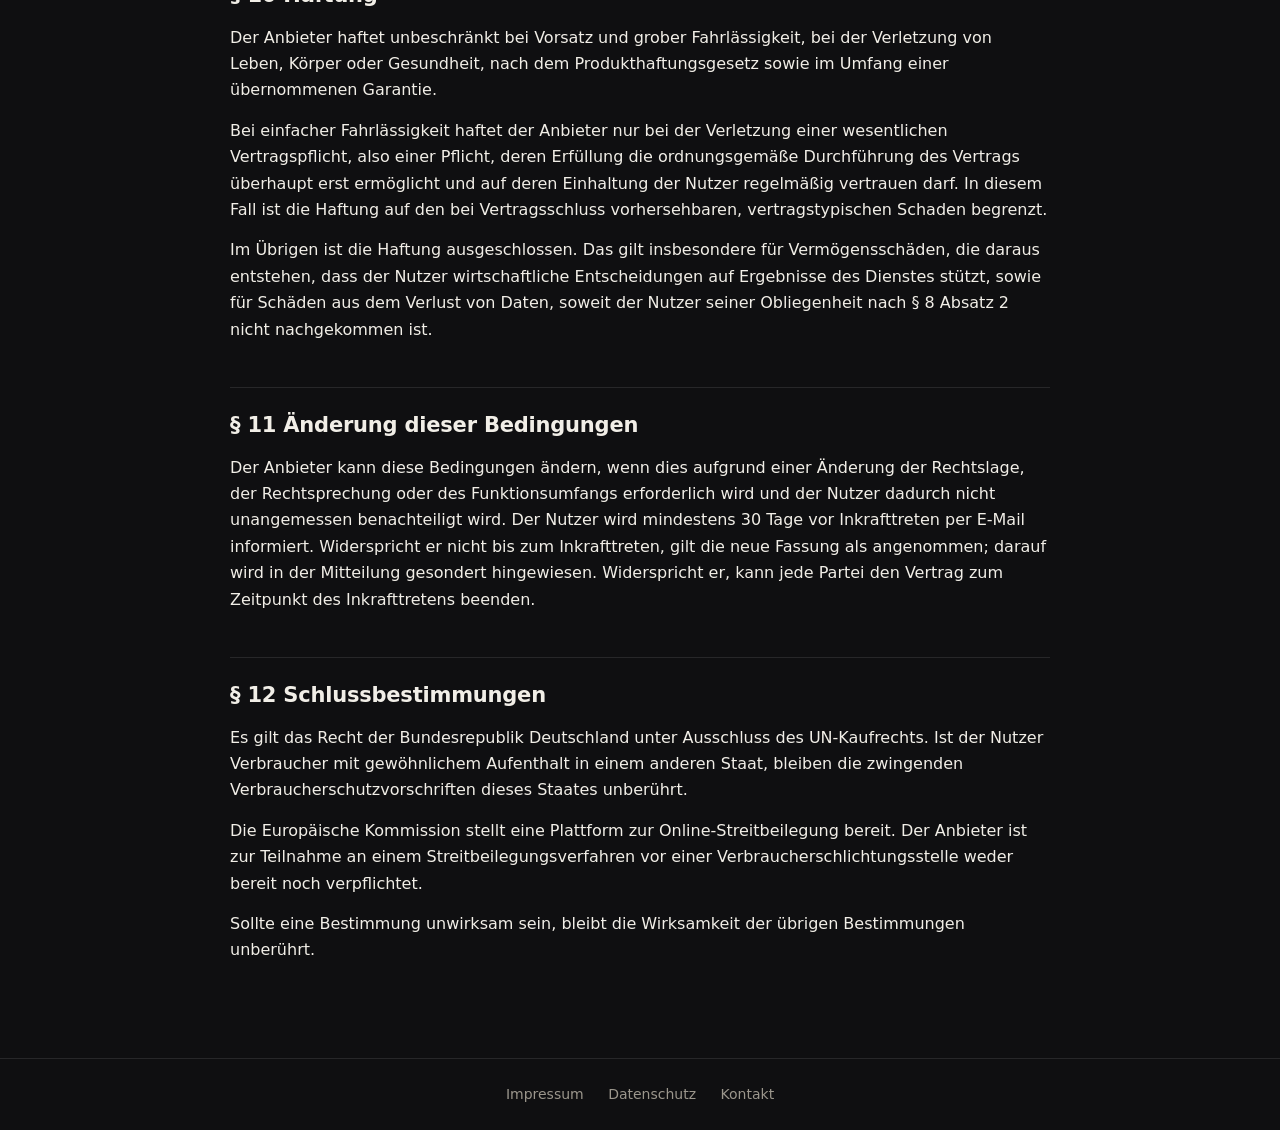
==== commit 7a2185da: "Feinschliff 6: Portfoliokennzahlen, Bankkonto, Charts, Übersicht Immobilie" ====
--- a/agb.html
+++ b/agb.html
@@ -194,8 +194,6 @@
 <footer class="lt-foot">
   <a href="impressum.html">Impressum</a>
   <a href="datenschutz.html">Datenschutz</a>
-  <a href="agb.html">AGB</a>
-  <a href="avv.html">Auftragsverarbeitung</a>
   <a href="kontakt.html">Kontakt</a>
 </footer>
 
--- a/app.css
+++ b/app.css
@@ -370,3 +370,43 @@
 }
 .ie-btn-gefahr:hover { background: #ef6b6b !important; color: #17130a !important; }
 #ie-konto-meldung { margin: 14px 0 0; font: 400 0.82rem/1.5 'Inter', sans-serif; }
+
+/* ══════════════════════════════════════════════════════════════
+   Charts (ie-charts.js) – auf allen App-Seiten gleich
+   ══════════════════════════════════════════════════════════════ */
+.pc-grid { display: grid; grid-template-columns: repeat(auto-fit, minmax(380px, 1fr)); gap: 18px; }
+.pc-card { background: #18181b; border: 1px solid rgba(255,255,255,0.112);
+  border-radius: 14px; padding: 18px 22px 16px; min-width: 0; position: relative; }
+.pc-head { display: flex; align-items: flex-start; gap: 12px; }
+.pc-title { font-size: 0.95rem; font-weight: 700; letter-spacing: -0.2px; color: #f1eee7;
+  display: inline-flex; align-items: center; gap: 8px; }
+.pc-legend { display: flex; flex-wrap: wrap; gap: 8px 16px; margin: 12px 0 0; padding-top: 12px;
+  border-top: 1px solid rgba(255,255,255,0.075); }
+.pc-leg { display: inline-flex; align-items: center; gap: 6px; font-size: 0.76rem; color: #9b968c; }
+.pc-leg i { width: 10px; height: 10px; border-radius: 3px; display: inline-block; }
+.pc-plot { position: relative; margin-top: 14px; }
+.pc-svg { display: block; overflow: hidden; }
+.pc-tip { position: absolute; top: 8px; background: #18181b; border: 1px solid rgba(255,255,255,0.15);
+  border-radius: 9px; box-shadow: 0 10px 28px rgba(0,0,0,0.63); padding: 9px 12px;
+  font-size: 0.78rem; pointer-events: none; z-index: 5; white-space: nowrap; }
+.pc-tip b { display: block; margin-bottom: 5px; color: #f1eee7; font-size: 0.8rem; }
+.pc-tip-row { display: flex; align-items: center; gap: 7px; color: #9b968c; margin-top: 3px; }
+.pc-tip-row i { width: 9px; height: 9px; border-radius: 2px; flex: 0 0 9px; }
+.pc-tip-row b { display: inline; margin: 0 0 0 auto; padding-left: 14px; color: #f1eee7; font-size: 0.78rem; }
+.pc-hero { display: flex; align-items: baseline; gap: 9px; margin-top: 10px; }
+.pc-hero-val { font-size: 1.45rem; font-weight: 700; letter-spacing: -0.5px; color: #f1eee7; }
+.pc-hero-val.green { color: #5cc98a; } .pc-hero-val.red { color: #ef6b6b; }
+.pc-hero-lab { font-size: 0.76rem; color: #9b968c; }
+.pc-leer { color: #9b968c; font-size: 0.85rem; text-align: center; padding: 48px 0; }
+@media (max-width: 700px) { .pc-grid { grid-template-columns: 1fr; } }
+
+/* ── Einheitlicher Seitenkopf der Portfolio-Ansichten ─────── */
+.ie-page-title { font-size: 2rem; font-weight: 700; letter-spacing: -0.5px; color: #f1eee7; margin: 0; }
+
+/* ── Gruppenüberschrift mit goldenem Balken ───────────────── */
+.ie-gruppe-titel { display: flex; align-items: center; gap: 9px;
+  font-size: 0.76rem; font-weight: 700; text-transform: uppercase;
+  letter-spacing: 0.7px; color: #f1eee7; margin-bottom: 13px; }
+.ie-gruppe-titel::before { content: ''; display: inline-block; width: 3px; height: 13px;
+  border-radius: 2px; background: #d3ac5f; }
+.ie-gruppe-titel .save-indicator { margin-left: auto; text-transform: none; letter-spacing: 0; font-weight: 500; }
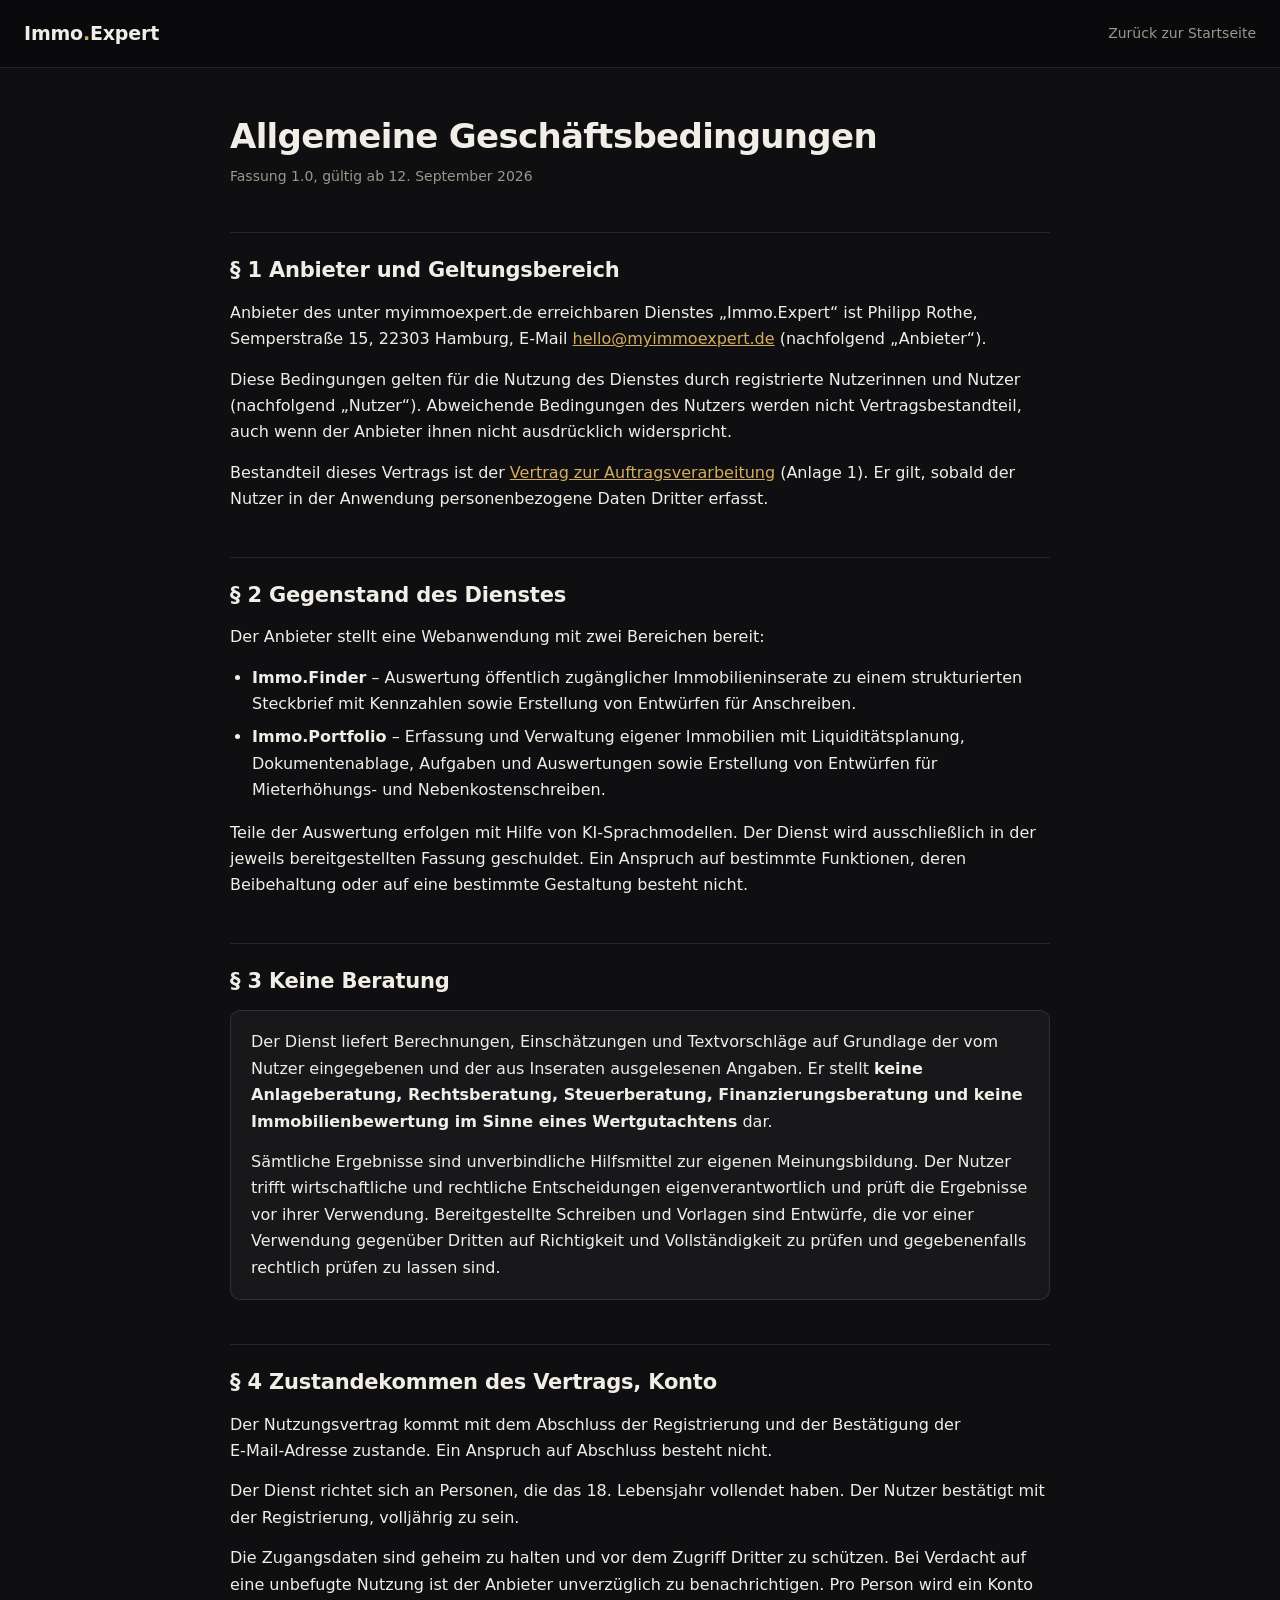
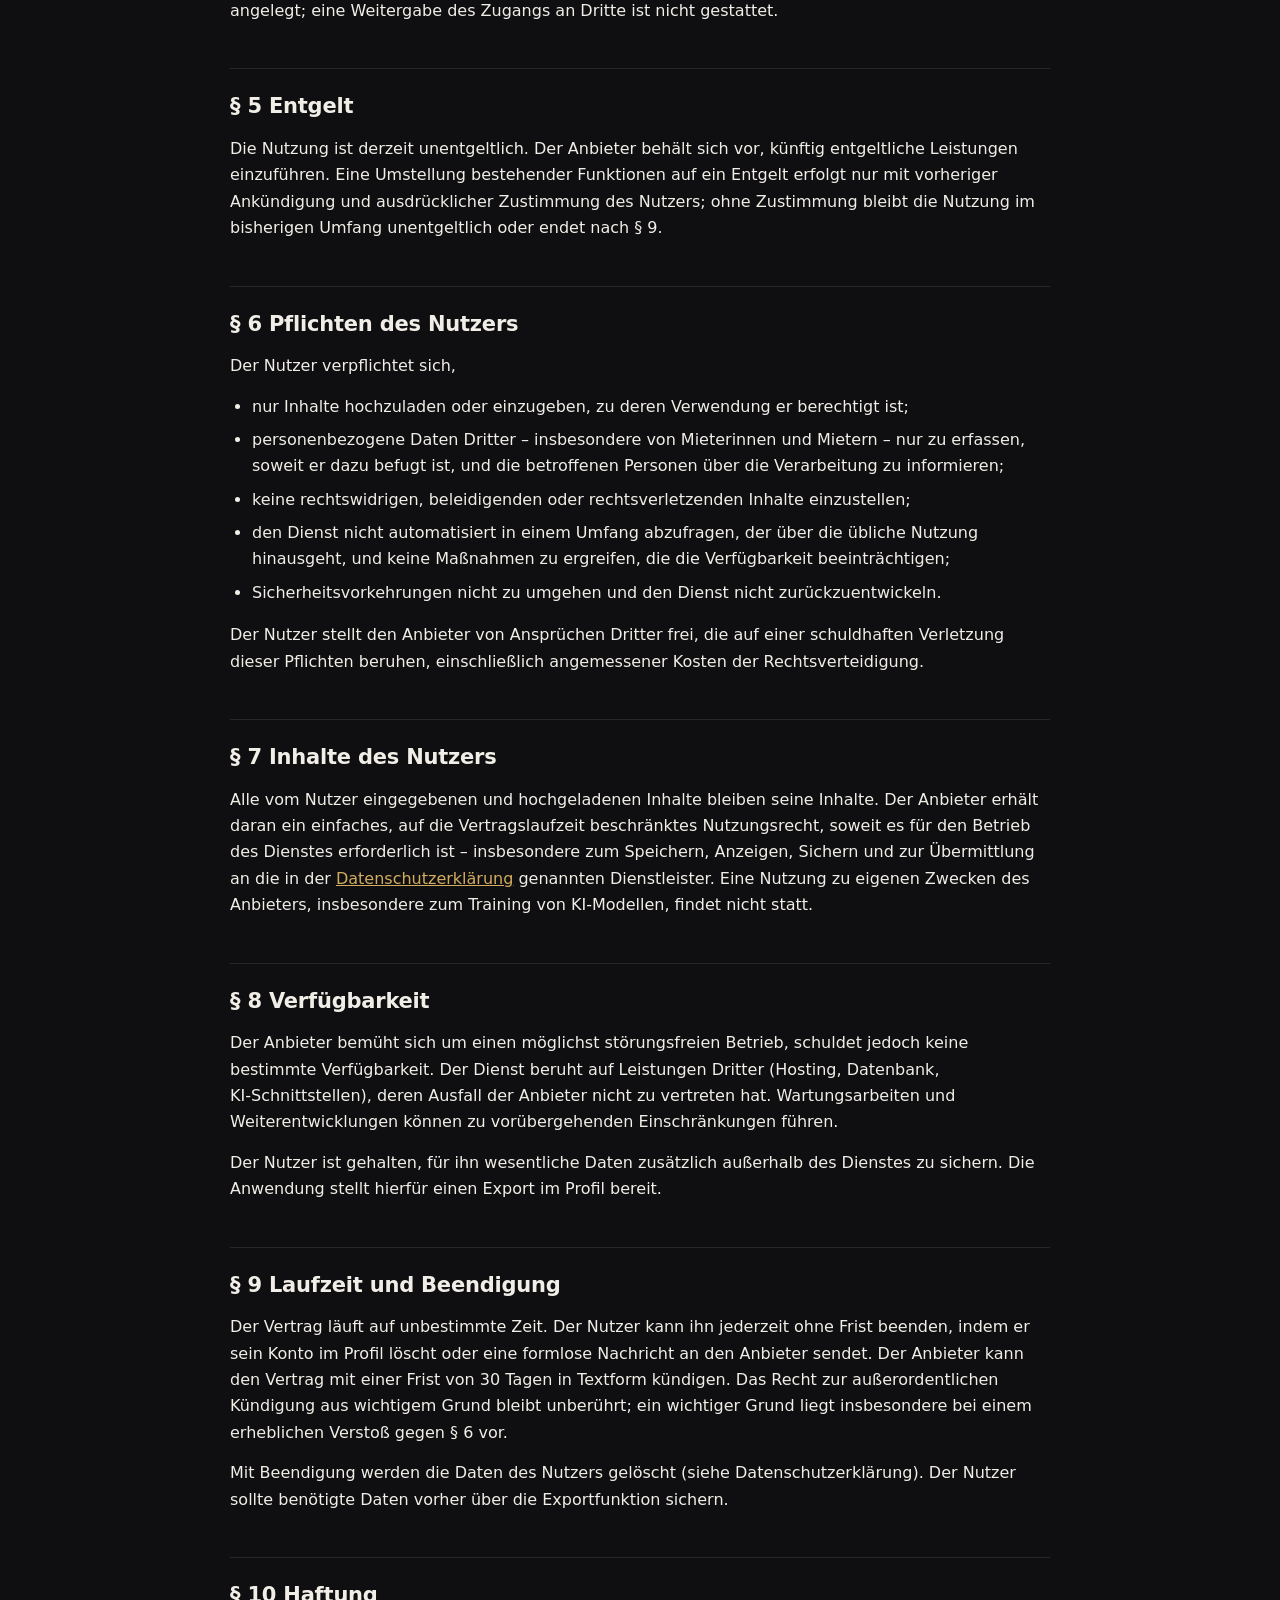
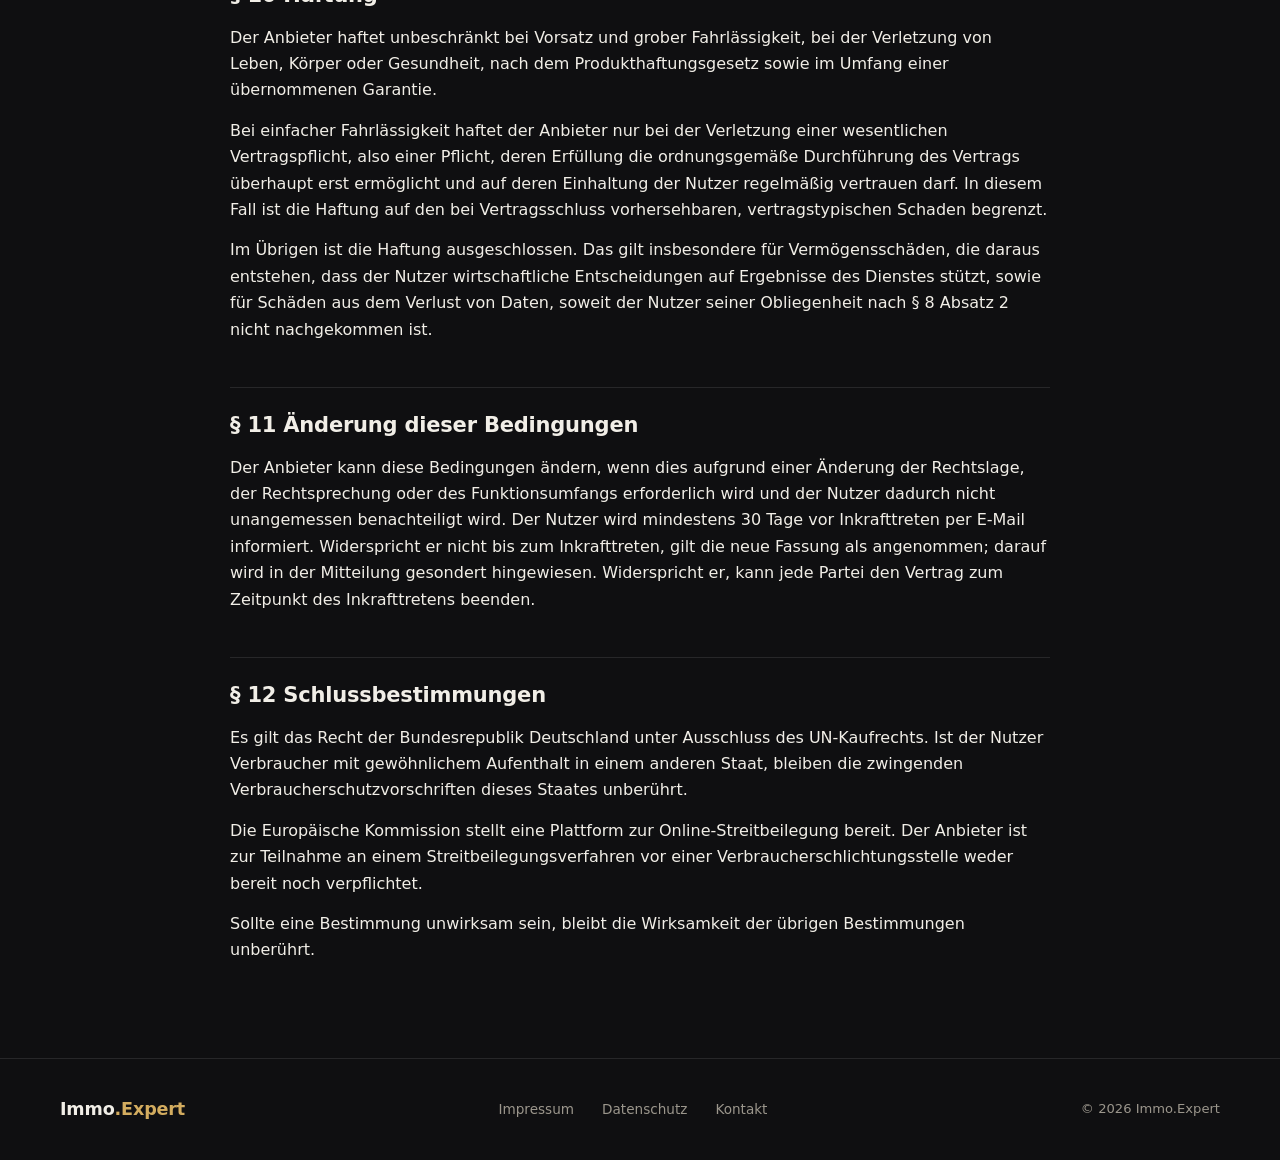
==== commit a28ecbcf: "Feinschliff: Steckbrief-Status, (i) aufgeraeumt, Hinzufuegen-Dialog mit Bild, Administrativ-Tabelle," ====
--- a/agb.html
+++ b/agb.html
@@ -5,7 +5,11 @@
 <meta name="viewport" content="width=device-width, initial-scale=1">
 <meta name="robots" content="noindex">
 <title>Allgemeine Geschäftsbedingungen – Immo.Expert</title>
-<link rel="icon" href="favicon.svg" type="image/svg+xml">
+  <link rel="icon" type="image/png" sizes="32x32" href="favicon-32.png" />
+  <link rel="apple-touch-icon" href="apple-touch-icon.png" />
+  <link rel="manifest" href="site.webmanifest" />
+  <meta name="apple-mobile-web-app-title" content="Immo.Expert" />
+  <meta name="theme-color" content="#0f0f11" />
 <link rel="stylesheet" href="app.css">
 <link rel="stylesheet" href="rechtstexte.css">
 </head>
@@ -192,9 +196,13 @@
 </main>
 
 <footer class="lt-foot">
-  <a href="impressum.html">Impressum</a>
-  <a href="datenschutz.html">Datenschutz</a>
-  <a href="kontakt.html">Kontakt</a>
+  <a href="index.html" class="lt-foot-logo">Immo<span>.Expert</span></a>
+  <ul>
+    <li><a href="impressum.html">Impressum</a></li>
+    <li><a href="datenschutz.html">Datenschutz</a></li>
+    <li><a href="kontakt.html">Kontakt</a></li>
+  </ul>
+  <span class="lt-foot-copy">© 2026 Immo.Expert</span>
 </footer>
 
 </body>
--- a/app.css
+++ b/app.css
@@ -189,6 +189,13 @@
 .ie-sb-item.active .ie-dot { background: var(--ie-accent); }
 .ie-sb-item .ie-lbl { flex: 1; overflow: hidden; text-overflow: ellipsis; }
 
+/* Knopf „Immobilie hinzufügen" unter der Immobilienliste */
+.ie-sb-item.ie-sb-add { color: var(--ie-accent); margin-top: 2px; }
+.ie-sb-item.ie-sb-add:hover { background: var(--ie-accent-bg); }
+.ie-sb-item.ie-sb-add .ie-sb-thumb {
+  color: var(--ie-accent); font-weight: 600; font-size: 1rem; line-height: 1;
+}
+
 /* Roter Punkt: in dieser Immobilie ist etwas offen */
 .ie-sb-alert {
   flex: 0 0 8px; width: 8px; height: 8px; border-radius: 50%;
@@ -270,6 +277,38 @@
   body.ie-sb-open .ie-scrim { display: block; }
   .ie-burger { display: inline-flex; align-items: center; justify-content: center; }
 }
+/* Seiten ohne Seitenleiste (Startseite, Login, Kontakt …): Menü nur am Handy */
+.ie-sidebar.ie-nur-mobil { display: none; }
+
+/* Hauptbereiche im Menü – nur am Handy, dort fehlen sie oben in der Leiste */
+.ie-sb-mobil { display: none; }
+
+@media (min-width: 701px) {
+  body.ie-app:not(.has-sidebar) .ie-burger { display: none !important; }
+}
+
+@media (max-width: 700px) {
+  /* obere Leiste am Handy: nur Menüknopf und Logo – alle Bereiche
+     einschließlich Profil/Login stehen im Menü hinter dem ☰ */
+  .ie-topbar nav.ie-topnav { display: none; }
+  .ie-burger { display: inline-flex; align-items: center; justify-content: center; width: 40px; height: 40px; flex: 0 0 40px; }
+
+  .ie-sidebar.ie-nur-mobil { display: block; transform: translateX(-100%); transition: transform .2s ease; }
+  body.ie-sb-open .ie-sidebar.ie-nur-mobil { transform: none; }
+  body.ie-sb-open .ie-scrim { display: block; }
+  body.ie-sb-open { overflow: hidden; }
+
+  .ie-sidebar { width: min(86vw, 320px); }
+  .ie-sb-mobil { display: flex; flex-direction: column; gap: 1px; padding: 0 10px 6px; }
+  .ie-sb-mobil + .ie-sb-head { margin-top: 12px; padding-top: 16px; border-top: 1px solid var(--ie-sb-line); }
+  .ie-sb-item { padding: 12px 12px; font-size: 0.95rem; }
+  .ie-sb-sub .ie-sb-item { padding: 10px 10px; }
+
+  /* Seiteninhalt */
+  body.ie-app .ie-page-title { font-size: 1.6rem; }
+  .pc-card { padding: 16px 14px 14px; }
+}
+
 @media (max-width: 700px) {
   body.ie-app .tab-content,
   body.ie-app .page-header,
@@ -318,12 +357,27 @@
   transition: opacity .14s, visibility .14s;
   z-index: 500;
 }
-.ie-info:hover .ie-info-pop,
-.ie-info:focus .ie-info-pop,
-.ie-info:focus-within .ie-info-pop { opacity: 1; visibility: visible; }
-
-/* nahe am rechten Rand nach links ausrichten */
-.ie-info.links .ie-info-pop { left: auto; right: -6px; transform: none; }
+/* Der Text bleibt im Markup, angezeigt wird er aber über eine schwebende
+   Kopie (#ieInfoFloat, app-shell.js). So ragt nichts Unsichtbares über den
+   Bildschirmrand, und auf dem Handy öffnet ein Antippen die Erklärung. */
+.ie-info .ie-info-pop { display: none; }
+/* Das i bleibt klein, auch in Überschriften mit Großbuchstaben */
+.ie-info { text-transform: none !important; }
+.ie-info.offen { color: var(--ie-accent); border-color: var(--ie-accent); background: var(--ie-accent-bg); }
+
+#ieInfoFloat {
+  position: fixed; left: 0; top: 0; z-index: 10000;
+  width: max-content; max-width: min(300px, calc(100vw - 24px));
+  background: var(--ie-surface-2); color: var(--ie-ink);
+  border: 1px solid var(--ie-line);
+  border-radius: 10px; padding: 10px 13px;
+  font: 400 0.8rem/1.5 'Inter', sans-serif;
+  text-align: left; text-transform: none; letter-spacing: 0;
+  box-shadow: 0 14px 36px rgba(0,0,0,0.5);
+  display: none;
+}
+#ieInfoFloat.offen { display: block; }
+#ieInfoFloat a { color: var(--ie-accent); }
 
 /* ══════════════════════════════════════════════════════════════
    Rechtstexte – Zustimmung bei der Registrierung (login.html)
@@ -393,6 +447,38 @@
 .pc-tip-row { display: flex; align-items: center; gap: 7px; color: #9b968c; margin-top: 3px; }
 .pc-tip-row i { width: 9px; height: 9px; border-radius: 2px; flex: 0 0 9px; }
 .pc-tip-row b { display: inline; margin: 0 0 0 auto; padding-left: 14px; color: #f1eee7; font-size: 0.78rem; }
+/* Zahnrad in der Kopfzeile einer Graphenkarte */
+.pc-head { position: relative; }
+/* schlicht: nur das Symbol, kein Kasten */
+.pc-zahnrad {
+  margin-left: auto; background: none; border: none; padding: 0;
+  color: var(--ie-ink-soft); width: 18px; height: 18px; flex: 0 0 18px;
+  cursor: pointer; font-size: 0.82rem; line-height: 1; opacity: 0.65;
+  transition: color .15s, opacity .15s;
+}
+.pc-zahnrad:hover { color: var(--ie-accent); opacity: 1; }
+.pc-zeitraum {
+  position: absolute; right: 0; top: 34px; z-index: 60;
+  background: var(--ie-surface-2); border: 1px solid var(--ie-line);
+  border-radius: 10px; padding: 12px; width: 212px;
+  box-shadow: 0 14px 36px rgba(0,0,0,0.5);
+  display: flex; flex-direction: column; gap: 8px;
+}
+.pc-zeitraum label { display: flex; align-items: center; justify-content: space-between; gap: 10px;
+  font: 500 0.8rem 'Inter', sans-serif; color: var(--ie-ink-soft); }
+.pc-zeitraum input {
+  width: 92px; background: var(--ie-bg); border: 1px solid var(--ie-line);
+  border-radius: 7px; padding: 6px 8px; color: var(--ie-ink);
+  font: 500 0.85rem 'Inter', sans-serif; color-scheme: dark;
+}
+.pc-zeitraum-btns { display: flex; gap: 8px; justify-content: flex-end; margin-top: 2px; }
+.pc-zeitraum-btns button {
+  border-radius: 7px; padding: 6px 11px; cursor: pointer;
+  font: 600 0.78rem 'Inter', sans-serif; border: 1px solid var(--ie-line);
+  background: none; color: var(--ie-ink-soft);
+}
+.pc-zeitraum-btns .pc-zr-ok { background: var(--ie-accent); border-color: var(--ie-accent); color: var(--ie-on-accent); }
+
 .pc-hero { display: flex; align-items: baseline; gap: 9px; margin-top: 10px; }
 .pc-hero-val { font-size: 1.45rem; font-weight: 700; letter-spacing: -0.5px; color: #f1eee7; }
 .pc-hero-val.green { color: #5cc98a; } .pc-hero-val.red { color: #ef6b6b; }
--- a/rechtstexte.css
+++ b/rechtstexte.css
@@ -35,15 +35,32 @@
 table.lt-tab th,table.lt-tab td{text-align:left;vertical-align:top;
   padding:10px 12px;border-bottom:1px solid var(--lt-line)}
 table.lt-tab th{color:var(--lt-muted);font-weight:600;white-space:nowrap}
+.lt-scroll{overflow-x:auto;-webkit-overflow-scrolling:touch;margin:0 0 22px}
+.lt-scroll table.lt-tab{margin:0}
 .lt-todo{background:rgba(211,172,95,.10);border-left:3px solid var(--lt-gold);
   padding:12px 16px;margin:0 0 20px;border-radius:0 8px 8px 0;font-size:14.5px}
-.lt-foot{border-top:1px solid var(--lt-line);padding:24px;text-align:center;
-  color:var(--lt-muted);font-size:14px}
-.lt-foot a{color:var(--lt-muted);text-decoration:none;margin:0 10px}
+.lt-foot{border-top:1px solid var(--lt-line);padding:36px 60px;color:var(--lt-muted);font-size:14px;
+  display:flex;justify-content:space-between;align-items:center;flex-wrap:wrap;gap:16px}
+.lt-foot .lt-foot-logo{font-size:1.1rem;font-weight:600;letter-spacing:-.01em;text-decoration:none;color:var(--lt-text)}
+.lt-foot .lt-foot-logo span{color:var(--lt-gold)}
+.lt-foot ul{display:flex;gap:28px;list-style:none;margin:0;padding:0}
+.lt-foot a{color:var(--lt-muted);text-decoration:none;font-size:.85rem}
 .lt-foot a:hover{color:var(--lt-gold)}
+.lt-foot .lt-foot-copy{font-size:.82rem}
 @media(max-width:640px){
+  .lt-foot{padding:28px 24px;flex-direction:column;align-items:flex-start}
   .lt-wrap{padding:32px 18px 64px}
   .lt-wrap h1{font-size:27px}
+  .lt-top{padding:14px 18px}
+  .lt-wrap{overflow-wrap:anywhere}
+  /* Tabellen am Handy als gestapelte Blöcke: Bezeichnung über dem Inhalt */
   table.lt-tab{font-size:13.5px}
+  table.lt-tab:not(.lt-breit),table.lt-tab:not(.lt-breit) tbody,table.lt-tab:not(.lt-breit) tr,
+  table.lt-tab:not(.lt-breit) th,table.lt-tab:not(.lt-breit) td{display:block;width:auto}
+  table.lt-tab:not(.lt-breit) tr{padding:10px 0;border-bottom:1px solid var(--lt-line)}
+  table.lt-tab:not(.lt-breit) th,table.lt-tab:not(.lt-breit) td{border-bottom:none;padding:2px 0}
+  /* Tabellen mit Spaltenköpfen: seitlich wischen statt stapeln */
+  table.lt-breit{min-width:560px;overflow-wrap:normal}
+  table.lt-breit th,table.lt-breit td{padding:8px 10px}
   table.lt-tab th{white-space:normal}
 }
